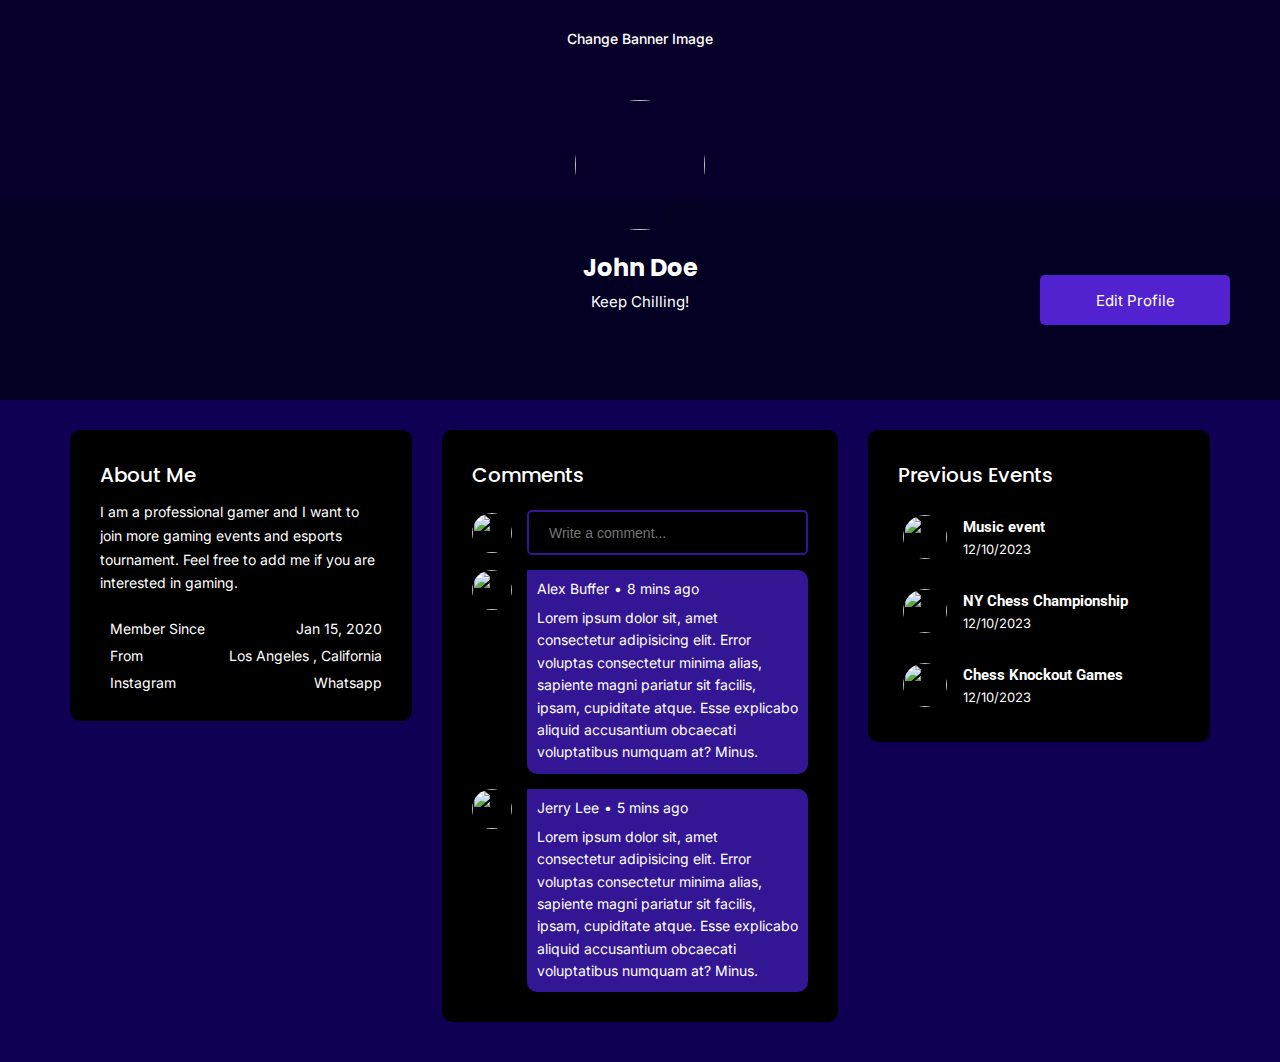
==== editProfile.html @ 182bd556 "eventsx" ====
<!DOCTYPE html>
<html lang="en">
  <head>
    <meta charset="UTF-8" />
    <meta http-equiv="X-UA-Compatible" content="IE=edge" />
    <meta name="viewport" content="width=device-width, initial-scale=1.0" />
    <title>Document</title>
    <link rel="stylesheet" href="/styles/editProfile.css" />
    <script defer src="/js/editProfile.js"></script>
    <script defer src="/js/events.js"></script>
    <script src="https://code.iconify.design/iconify-icon/1.0.3/iconify-icon.min.js"></script>
  </head>
  <body>
    <div id="avatarBackground" class="avatarBackground">
      <div id="changeBannerBtn" class="avatarBackgroundOverlay">
        Change Banner Image
      </div>
      <div class="fixedOpactiy">
        <div class="contentBoxRelative">
          <div class="profileBox">
            <div class="profileImage">
              <div id="changeAvatarBtn" class="profileImageOverlay">
                Change Profile Image
              </div>
              <button class="profileImageEditButton">
                <iconify-icon icon="mdi:pencil-circle"></iconify-icon>
              </button>
              <img id="avatarImage" src="/images/defaultProfile.png" alt="" />
            </div>
            <h1>John Doe</h1>
            <h2>Keep Chilling!</h2>
            <div class="tooltip">
              <img src="/images/badge.png" alt="" />
              <div class="tooltiptext">Early Suporter</div>
            </div>
          </div>
        </div>
        <div class="rightEndAction">
          <button class="edit-profileLG">Edit Profile</button>
          <div class="edit-profileXS">
            <iconify-icon icon="mdi:pencil"></iconify-icon>
            <span>Edit Profile</span>
          </div>
        </div>
      </div>
    </div>
    <div class="contentGrid">
      <div class="gridElement">
        <h1 class="heading">About Me</h1>
        <p class="description">
          I am a professional gamer and I want to join more gaming events and
          esports tournament. Feel free to add me if you are interested in
          gaming.
        </p>
        <div class="metaDataContainer">
          <div class="metaData">
            <div class="metaQ">
              <iconify-icon icon="mdi:user-box"></iconify-icon>
              <span>Member Since</span>
            </div>
            <div class="metaP">
              <span>Jan 15, 2020</span>
            </div>
          </div>
          <div class="metaData">
            <div class="metaQ">
              <iconify-icon
                icon="material-symbols:location-on-rounded"
              ></iconify-icon>
              <span>From</span>
            </div>
            <div class="metaP">
              <span>Los Angeles , California</span>
            </div>
          </div>
          <div class="metaData">
            <div class="metaQ socialIcon">
              <iconify-icon icon="mdi:instagram"></iconify-icon>
              <span>Instagram</span>
            </div>
            <div class="metaP socialIcon">
              <iconify-icon icon="ic:baseline-whatsapp"></iconify-icon>
              <span>Whatsapp</span>
            </div>
          </div>
        </div>
      </div>
      <div class="gridElement comments">
        <h1 class="heading">Comments</h1>
        <div class="writeCommentFlexBox">
          <img src="/images/human1.svg" alt="" />
          <div class="inputFlexBox">
            <input type="text" placeholder="Write a comment..." />
            <div class="reaction-box">
              <iconify-icon icon="ic:baseline-add-reaction"></iconify-icon>
            </div>
          </div>
        </div>
        <div class="messageBox">
          <img src="/images/human1.svg" alt="" />
          <div class="replyBox">
            <div class="quickActionHeader">
              <span>Alex Buffer</span>
              <span class="spacer-circle">•</span>
              <span>8 mins ago</span>
              <div class="moreActions">
                <div class="reaction-box">
                  <iconify-icon
                    id="reactButton_1"
                    icon="ic:baseline-add-reaction"
                  ></iconify-icon>
                  <div class="reactionToast">
                    <button>😀</button>
                    <button>😀</button>
                    <button>😀</button>
                    <button>😀</button>
                    <button>😀</button>
                  </div>
                </div>
                <div class="moreAction-box">
                  <iconify-icon
                    id="moreButton_1"
                    icon="carbon:overflow-menu-vertical"
                  ></iconify-icon>
                  <div class="moreToast">
                    <button>
                      <iconify-icon
                        icon="material-symbols:delete-outline-rounded"
                      ></iconify-icon>
                      <span>Delete</span>
                    </button>
                  </div>
                </div>
              </div>
            </div>
            <p class="messageContent">
              Lorem ipsum dolor sit, amet consectetur adipisicing elit. Error
              voluptas consectetur minima alias, sapiente magni pariatur sit
              facilis, ipsam, cupiditate atque. Esse explicabo aliquid
              accusantium obcaecati voluptatibus numquam at? Minus.
            </p>
          </div>
        </div>
        <div class="messageBox">
          <img src="/images/human2.svg" alt="" />
          <div class="replyBox">
            <div class="quickActionHeader">
              <span>Jerry Lee</span>
              <span class="spacer-circle">•</span>
              <span>5 mins ago</span>
              <div class="moreActions">
                <div class="reaction-box">
                  <iconify-icon
                    id="reactButton_2"
                    icon="ic:baseline-add-reaction"
                  ></iconify-icon>
                  <div class="reactionToast">
                    <button>😀</button>
                    <button>😀</button>
                    <button>😀</button>
                    <button>😀</button>
                    <button>😀</button>
                  </div>
                </div>
                <div class="moreAction-box">
                  <iconify-icon
                    id="moreButton_2"
                    icon="carbon:overflow-menu-vertical"
                  ></iconify-icon>
                  <div class="moreToast">
                    <button>
                      <iconify-icon
                        icon="ic:baseline-report-gmailerrorred"
                      ></iconify-icon>
                      <span>Report</span>
                    </button>
                  </div>
                </div>
              </div>
            </div>
            <p class="messageContent">
              Lorem ipsum dolor sit, amet consectetur adipisicing elit. Error
              voluptas consectetur minima alias, sapiente magni pariatur sit
              facilis, ipsam, cupiditate atque. Esse explicabo aliquid
              accusantium obcaecati voluptatibus numquam at? Minus.
            </p>
          </div>
        </div>
      </div>
      <div id="eventsConatiner" class="gridElement events">
        <h1 class="heading">Previous Events</h1>
      </div>
    </div>
  </body>
</html>
---- styles/editProfile.css ----
@import url("https://fonts.googleapis.com/css2?family=Inter:wght@100;200;300;400;500;600;700&family=Poppins:wght@300;400;500;600;700&family=Roboto:wght@100;300;400;500;700;900&display=swap");

* {
  margin: 0;
  padding: 0;
  box-sizing: border-box;
}
body {
  background-color: #100054;
  padding-bottom: 40px;
}

.avatarBackground {
  height: 400px;
  background: url(/images/profile-bg.png);
  background-repeat: no-repeat;
  background-size: cover;
  background-position: center;
  position: relative;
}

.avatarBackground .avatarBackgroundOverlay {
  background-color: rgba(0, 0, 0, 0.5);
  position: absolute;
  top: 0;
  left: 0;
  width: 100%;
  height: 100%;
  z-index: 1;
  display: flex;
  justify-content: center;
  align-items: top;
  padding-top: 30px;
  font-size: 14px;
  color: #fff;
  font-family: "Inter", sans-serif;
  font-weight: 500;
  opacity: 0;
  transition: all 0.3s ease-in-out;
  cursor: pointer;
}

.avatarBackground .avatarBackgroundOverlay:hover {
  opacity: 1;
}

.avatarBackground .fixedOpactiy {
  background-color: #040022c8;
  position: absolute;
  bottom: 0;
  left: 0;
  width: 100%;
  height: 200px;
  z-index: 2;
  display: flex;
  justify-content: center;
  align-items: center;
}

.avatarBackground .fixedOpactiy .contentBoxRelative {
  position: relative;
  width: 100%;
  height: 100%;
}

.avatarBackground .fixedOpactiy .contentBoxRelative .profileBox {
  position: absolute;
  display: flex;
  justify-content: center;
  align-items: center;
  flex-direction: column;
  top: -50%;
  right: 50%;
  transform: translateX(50%);
  z-index: 3;
}

.avatarBackground .fixedOpactiy .contentBoxRelative .profileBox .profileImage {
  height: 130px;
  width: 130px;
  border-radius: 50%;
  display: flex;
  justify-content: center;
  align-items: center;
  position: relative;
}

.avatarBackground
  .fixedOpactiy
  .contentBoxRelative
  .profileBox
  .profileImage
  .profileImageOverlay {
  height: 100%;
  width: 100%;
  background-color: rgba(0, 0, 0, 0.5);
  position: absolute;
  top: 0;
  left: 0;
  z-index: 4;
  display: flex;
  justify-content: center;
  align-items: center;
  opacity: 0;
  transition: all 0.3s ease-in-out;
  border-radius: 50%;
  font-size: 14px;
  color: #fff;
  font-family: "Inter", sans-serif;
  font-weight: 500;
  text-align: center;
  cursor: pointer;
  line-height: 1.7;
  border-radius: 50%;
}

.avatarBackground
  .fixedOpactiy
  .contentBoxRelative
  .profileBox
  .profileImage
  .profileImageOverlay:hover {
  opacity: 1;
}

.avatarBackground
  .fixedOpactiy
  .contentBoxRelative
  .profileBox
  .profileImage
  img {
  height: 100%;
  width: 100%;
  border-radius: 50%;
  object-position: center;
  object-fit: cover;
}

.avatarBackground
  .fixedOpactiy
  .contentBoxRelative
  .profileBox
  .profileImage
  .profileImageEditButton {
  outline: none;
  border: none;
  border-radius: 50%;
  height: 40px;
  width: 40px;
  background-color: #040022c8;
  color: #e4e4e4;
  position: absolute;
  right: 0;
  bottom: -8px;
  z-index: 5;
  font-size: 34px;
  display: flex;
  align-items: center;
  justify-content: center;
}

.avatarBackground .fixedOpactiy .contentBoxRelative .profileBox h1 {
  font-size: 24px;
  color: #fff;
  font-family: "Poppins", sans-serif;
  font-weight: 700;
  margin-top: 20px;
}

.avatarBackground .fixedOpactiy .contentBoxRelative .profileBox h2 {
  font-size: 15px;
  color: #fff;
  font-family: "Inter", sans-serif;
  font-weight: 400;
  margin-top: 7px;
}

.avatarBackground .fixedOpactiy .rightEndAction {
  position: absolute;
  right: 50px;
  display: flex;
  align-items: center;
  justify-content: center;
}
.avatarBackground .fixedOpactiy .rightEndAction .edit-profileLG {
  width: 190px;
  height: 50px;
  background-color: #5222d0;
  border: none;
  outline: none;
  font-size: 15px;
  font-family: "Inter", sans-serif;
  color: #fff;
  border-radius: 5px;
  cursor: pointer;
  transition: all 0.3s ease-in-out;
}

.avatarBackground .fixedOpactiy .rightEndAction .edit-profileLG:hover {
  background-color: #3a139f;
}

.avatarBackground .fixedOpactiy .rightEndAction .edit-profileXS {
  display: none;
}

.avatarBackground .fixedOpactiy .rightEndAction .withdraw-requestXS {
  display: none;
}

.avatarBackground .fixedOpactiy .rightEndAction .add-friendXS {
  display: none;
}

.avatarBackground .fixedOpactiy .rightEndAction .un-friendXS {
  display: none;
}

.avatarBackground .fixedOpactiy .rightEndAction .take-actionXS {
  display: none;
}

.avatarBackground .fixedOpactiy .rightEndAction .add-friendLG {
  width: 190px;
  height: 50px;
  background-color: #16c95d;
  border: none;
  outline: none;
  font-size: 15px;
  font-family: "Inter", sans-serif;
  color: #000;
  border-radius: 5px;
  cursor: pointer;
  transition: all 0.3s ease-in-out;
}

.avatarBackground .fixedOpactiy .rightEndAction .take-actionLG .accept {
  width: 190px;
  height: 50px;
  background-color: #16c95d;
  border: none;
  outline: none;
  font-size: 15px;
  font-family: "Inter", sans-serif;
  color: #fff;
  border-radius: 5px;
  cursor: pointer;
  transition: all 0.3s ease-in-out;
  display: block;
}

.avatarBackground .fixedOpactiy .rightEndAction .take-actionLG .accept:hover {
  background-color: #109746;
}

.avatarBackground .fixedOpactiy .rightEndAction .take-actionLG .decline {
  width: 190px;
  height: 50px;
  background-color: transparent;
  border: 1.5px solid #f74855;
  outline: none;
  font-size: 15px;
  font-family: "Inter", sans-serif;
  color: #f74855;
  border-radius: 5px;
  cursor: pointer;
  transition: all 0.3s ease-in-out;
  display: block;
  margin-top: 15px;
}

.avatarBackground .fixedOpactiy .rightEndAction .take-actionLG .decline:hover {
  background-color: #f74855;
  color: white;
}

.avatarBackground .fixedOpactiy .rightEndAction .add-friendLG:hover {
  background-color: #158a44;
}

.avatarBackground .fixedOpactiy .rightEndAction .withdraw-requestLG {
  width: 190px;
  height: 50px;
  background-color: transparent;
  outline: none;
  font-size: 15px;
  font-family: "Inter", sans-serif;
  color: #a3a3a3;
  border-radius: 5px;
  cursor: pointer;
  transition: all 0.3s ease-in-out;
  display: flex;
  align-items: center;
  justify-content: center;
  border: 1px solid #a3a3a3;
}

.avatarBackground .fixedOpactiy .rightEndAction .un-friendLG {
  width: 190px;
  height: 50px;
  background-color: #f74855;
  border: none;
  outline: none;
  font-size: 15px;
  font-family: "Inter", sans-serif;
  color: #fff;
  border-radius: 5px;
  cursor: pointer;
  transition: all 0.3s ease-in-out;
}

.avatarBackground .fixedOpactiy .rightEndAction .un-friendLG:hover {
  background-color: #d32f2f;
}

.avatarBackground
  .fixedOpactiy
  .rightEndAction
  .withdraw-requestLG
  iconify-icon {
  font-size: 24px;
  margin-right: 10px;
}

.contentGrid {
  display: grid;
  grid-template-columns: 30% auto 30%;
  gap: 30px;
  padding: 0 70px;
  margin-top: 30px;
}

.contentGrid .gridElement {
  width: 100%;
  height: fit-content;
  background: #000;
  border-radius: 10px;
  padding: 30px;
}

.contentGrid .gridElement .heading {
  font-size: 20px;
  color: #ffffff;
  font-family: "Poppins", sans-serif;
  font-weight: 500;
}

.contentGrid .gridElement .description {
  font-size: 14px;
  color: #ffffff;
  font-family: "Inter", sans-serif;
  font-weight: 400;
  line-height: 1.7;
  margin-top: 10px;
}

.contentGrid .gridElement .metaDataContainer {
  margin-top: 25px;
  font-family: "Inter", sans-serif;
}

.contentGrid .gridElement .metaDataContainer .metaData {
  display: flex;
  align-items: center;
  justify-content: space-between;
  color: white;
  margin-top: 10px;
}
.contentGrid .gridElement .metaDataContainer .metaData .metaQ,
.contentGrid .gridElement .metaDataContainer .metaData .metaP {
  display: flex;
  align-items: center;
  font-size: 14px;
  cursor: pointer;
}

.contentGrid .gridElement .metaDataContainer .metaData .metaQ iconify-icon,
.contentGrid .gridElement .metaDataContainer .metaData .metaP iconify-icon {
  font-size: 24px;
  margin-right: 10px;
}

.socialIcon {
  cursor: pointer;
  transition: all 0.3s ease-in-out;
}

.socialIcon:hover {
  color: #cccccc;
}

.contentGrid .comments .writeCommentFlexBox {
  display: flex;
  align-items: center;
  margin-top: 20px;
}

.contentGrid .comments .writeCommentFlexBox img {
  height: 40px;
  width: 40px;
  border-radius: 50%;
}

.contentGrid .comments .writeCommentFlexBox .inputFlexBox {
  display: flex;
  background: transparent;
  border: 2px solid #321693;
  width: 100%;
  height: 45px;
  padding: 10px 20px;
  margin-left: 15px;
  border-radius: 5px;
}

.contentGrid .comments .writeCommentFlexBox .inputFlexBox .reaction-box {
  position: relative;
}

.contentGrid
  .comments
  .writeCommentFlexBox
  .inputFlexBox
  .reaction-box
  iconify-icon {
  color: white;
  font-size: 20px;
  cursor: pointer;
}

.contentGrid .comments .writeCommentFlexBox .inputFlexBox input {
  background: transparent;
  font-size: 14px;
  color: white;
  width: 100%;
  border: none;
  outline: none;
}

.contentGrid .comments .messageBox {
  display: flex;
  margin-top: 15px;
}

.contentGrid .comments .messageBox img {
  height: 40px;
  width: 40px;
  border-radius: 50%;
}

.contentGrid .comments .messageBox .replyBox {
  background: #321693;
  margin-left: 15px;
  padding: 10px;
  font-size: 14px;
  color: white;
  font-family: "Inter", sans-serif;
  font-weight: 400;
  border-radius: 0 10px 10px 10px;
}

.contentGrid .comments .messageBox .replyBox .quickActionHeader {
  display: flex;
  align-items: center;
}

.contentGrid .comments .messageBox .replyBox .quickActionHeader .moreActions {
  display: flex;
  align-items: center;
  margin-left: auto;
}

.reaction-box {
  margin-left: auto;
  position: relative;
}

.moreAction-box {
  position: relative;
  margin-left: 10px;
}

.moreAction-box iconify-icon {
  font-size: 20px;
  cursor: pointer;
}

.reaction-box iconify-icon {
  font-size: 20px;
  cursor: pointer;
}

.reactionToast {
  position: absolute;
  height: 40px;
  top: 25px;
  left: 0;
  display: flex;
  align-items: center;
  background: #100054;
  padding: 0px 10px;
  border-radius: 5px;
  transform: translateX(-50%);
  opacity: 0;
  z-index: 0;
  transition: all 0.3s ease-in-out;
}

.reactionToast.active {
  opacity: 1;
  z-index: 2;
  transition: all 0.3s ease-in-out;
}

.reactionToast button {
  border: none;
  outline: none;
  background: transparent;
  color: white;
  font-size: 24px;
  margin: 0 4px;
  cursor: pointer;
  transition: all 0.2s ease-in-out;
}

.reactionToast button:hover {
  font-size: 30px;
}

.moreToast {
  position: absolute;
  height: 50px;
  top: 25px;
  left: 0;
  display: flex;
  align-items: center;
  background: #100054;
  padding: 5px 5px;
  border-radius: 5px;
  transform: translateX(-50%);
  opacity: 0;
  z-index: 0;
  transition: all 0.3s ease-in-out;
}

.moreToast.active {
  opacity: 1;
  z-index: 2;
  transition: all 0.3s ease-in-out;
}

.moreToast button {
  background: #000;
  border: none;
  outline: none;
  display: flex;
  align-items: center;
  border-radius: 5px;
  color: #f74855;
  padding: 10px 15px;
  cursor: pointer;
  transition: all 0.2s ease-in-out;
}

.moreToast button:hover {
  background: #f74855;
  color: #fff;
}

.moreToast button iconify-icon {
  font-size: 18;
  margin-right: 7px;
}

.moreToast button span {
  font-size: 14px;
}

.contentGrid .comments .messageBox .replyBox .messageContent {
  font-size: 14px;
  line-height: 1.6;
  margin-top: 10px;
}

.tooltip {
  z-index: 30;
  position: relative;
  display: inline-block;
  cursor: pointer;
}

.contentGrid .events .event {
  display: flex;
  align-items: center;
  margin-top: 20px;
  cursor: pointer;
  padding: 5px;
  border-radius: 50px 5px 5px 50px;
  transition: all 0.2s ease-in-out;
}

.contentGrid .events .event:hover {
  background: rgba(255, 255, 255, 0.15);
}

.contentGrid .events .event img {
  height: 44px;
  width: 44px;
  border-radius: 50%;
}

.contentGrid .events .event .eventDescription {
  color: white;
  margin-left: 16px;
}

.contentGrid .events .event .eventDescription h3 {
  font-size: 15px;
  font-family: "Roboto", sans-serif;
}

.contentGrid .events .event .eventDescription p {
  font-size: 13px;
  font-family: "Inter", sans-serif;
  font-weight: 400;
  margin-top: 5px;
}

.contentGrid .events .event iconify-icon {
  color: white;
  font-size: 20px;
  margin-left: auto;
  transition: all 0.3s ease;
}

.contentGrid .events .event iconify-icon:hover {
  transform: translateX(5px);
}

.tooltip .tooltiptext {
  visibility: hidden;
  white-space: nowrap;
  background-color: #210182;
  font-family: "Inter", sans-serif;
  color: #fff;
  text-align: center;
  padding: 5px 10px;
  border-radius: 4px;
  font-size: 14px;
  opacity: 1;
  position: absolute;
  bottom: -20px;
  left: 0;
  transform: translateX(-27%);
  z-index: 10;
}

.tooltip .tooltiptext::after {
  content: " ";
  position: absolute;
  bottom: 100%;
  left: 50%;
  margin-left: -5px;
  border-width: 5px;
  border-style: solid;
  border-color: transparent transparent #210182 transparent;
}

.tooltip:hover .tooltiptext {
  visibility: visible;
}

.spacer-circle {
  margin: 0 5px;
}

@media screen and (max-width: 1230px) {
  .avatarBackground .fixedOpactiy .rightEndAction {
    right: 30px;
  }

  .avatarBackground .fixedOpactiy .rightEndAction .edit-profileLG {
    display: none;
  }

  .avatarBackground .fixedOpactiy .rightEndAction .add-friendLG {
    display: none;
  }

  .avatarBackground .fixedOpactiy .rightEndAction .withdraw-requestLG {
    display: none;
  }

  .avatarBackground .fixedOpactiy .rightEndAction .un-friendLG {
    display: none;
  }

  .avatarBackground .fixedOpactiy .rightEndAction .take-actionLG {
    display: none;
  }

  .avatarBackground .fixedOpactiy .rightEndAction .edit-profileXS {
    display: flex;
    flex-direction: column;
    align-items: center;
    justify-content: center;
  }

  .avatarBackground .fixedOpactiy .rightEndAction .add-friendXS {
    display: flex;
    flex-direction: column;
    align-items: center;
    justify-content: center;
  }

  .avatarBackground .fixedOpactiy .rightEndAction .un-friendXS {
    display: flex;
    flex-direction: column;
    align-items: center;
    justify-content: center;
  }

  .avatarBackground .fixedOpactiy .rightEndAction .take-actionXS {
    display: flex;
    align-items: center;
    justify-content: center;
  }

  .avatarBackground .fixedOpactiy .rightEndAction .withdraw-requestXS {
    display: flex;
    flex-direction: column;
    align-items: center;
    justify-content: center;
  }

  .avatarBackground .fixedOpactiy .rightEndAction .take-actionXS .accept,
  .avatarBackground .fixedOpactiy .rightEndAction .take-actionXS .decline {
    background: transparent;
    display: flex;
    flex-direction: column;
    align-items: center;
    border: none;
    outline: none;
    margin-left: 20px;
  }

  .avatarBackground
    .fixedOpactiy
    .rightEndAction
    .take-actionXS
    .accept
    iconify-icon {
    font-size: 27px;
    color: #4ecb71;
  }

  .avatarBackground
    .fixedOpactiy
    .rightEndAction
    .take-actionXS
    .decline
    iconify-icon {
    font-size: 27px;
    color: #f74855;
  }

  .avatarBackground .fixedOpactiy .rightEndAction .take-actionXS .accept span {
    font-size: 14px;
    color: #4ecb71;
    font-family: "Poppins", sans-serif;
    margin-top: 10px;
  }

  .avatarBackground .fixedOpactiy .rightEndAction .take-actionXS .decline span {
    font-size: 14px;
    color: #f74855;
    font-family: "Poppins", sans-serif;
    margin-top: 10px;
  }

  .avatarBackground .fixedOpactiy .rightEndAction .edit-profileXS iconify-icon {
    font-size: 27px;
    color: #8d42f1;
  }

  .avatarBackground .fixedOpactiy .rightEndAction .add-friendXS iconify-icon {
    font-size: 27px;
    color: #4ecb71;
  }

  .avatarBackground .fixedOpactiy .rightEndAction .un-friendXS iconify-icon {
    font-size: 27px;
    color: #f74855;
  }

  .avatarBackground
    .fixedOpactiy
    .rightEndAction
    .withdraw-requestXS
    iconify-icon {
    font-size: 27px;
    color: #a3a3a3;
  }

  .avatarBackground .fixedOpactiy .rightEndAction .edit-profileXS span {
    font-size: 14px;
    color: #8d42f1;
    font-family: "Poppins", sans-serif;
    margin-top: 10px;
  }

  .avatarBackground .fixedOpactiy .rightEndAction .add-friendXS span {
    font-size: 14px;
    color: #4ecb71;
    font-family: "Poppins", sans-serif;
    margin-top: 10px;
  }

  .avatarBackground .fixedOpactiy .rightEndAction .un-friendXS span {
    font-size: 14px;
    color: #f74855;
    font-family: "Poppins", sans-serif;
    margin-top: 10px;
  }

  .avatarBackground .fixedOpactiy .rightEndAction .withdraw-requestXS span {
    font-size: 14px;
    color: #a3a3a3;
    font-family: "Poppins", sans-serif;
    margin-top: 10px;
  }

  .contentGrid {
    grid-template-columns: 1fr;
    padding: 0 20px;
    margin-top: 20px;
  }

  .contentGrid .gridElement {
    padding: 20px;
  }
}
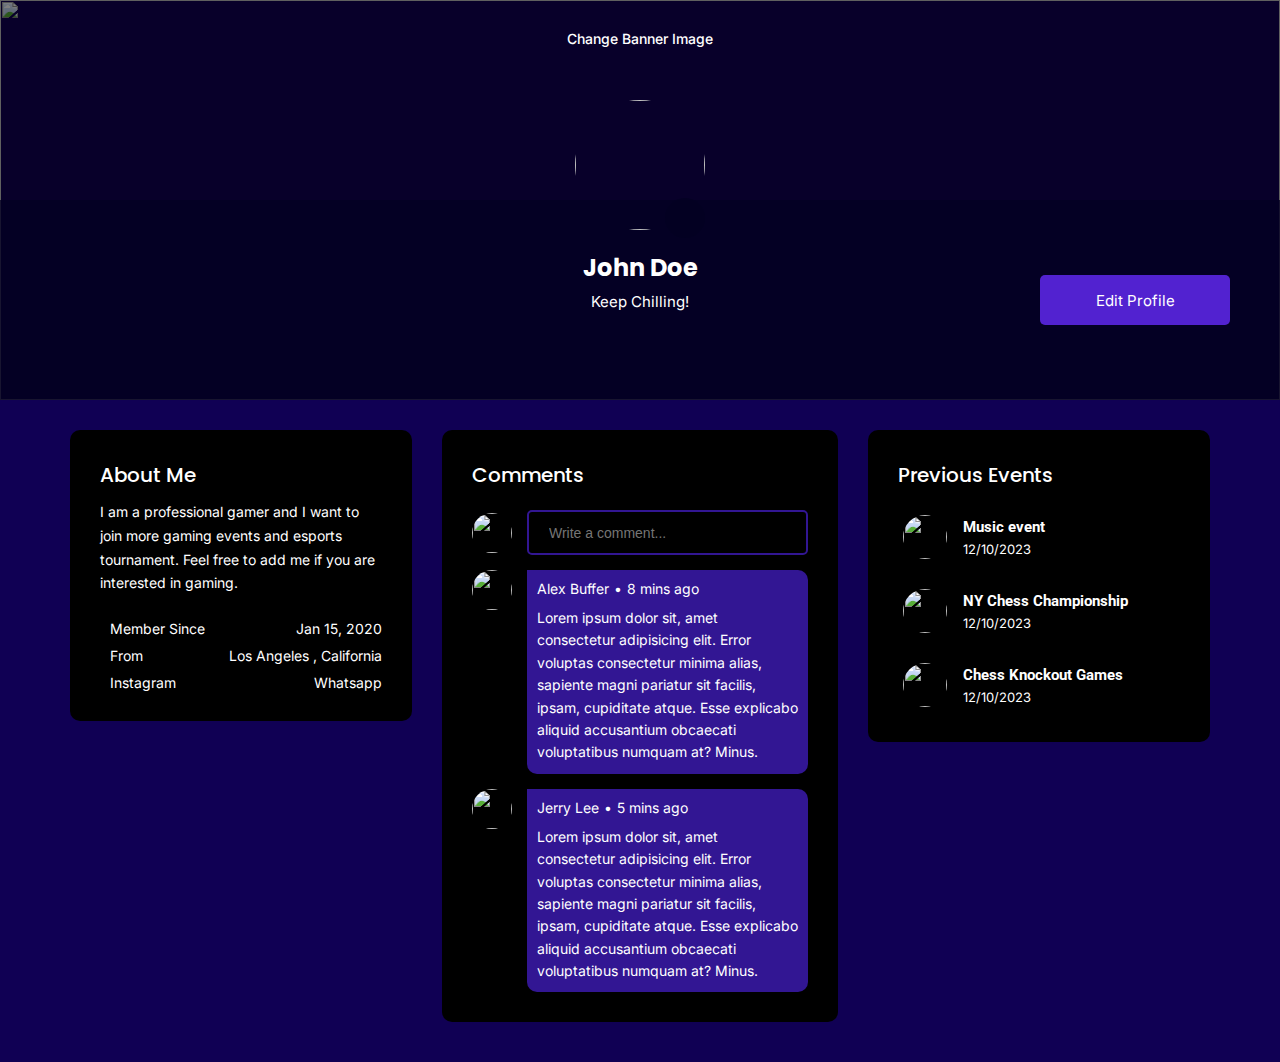
==== commit 4575cb9c: "banner image updated" ====
--- a/editProfile.html
+++ b/editProfile.html
@@ -11,7 +11,13 @@
     <script src="https://code.iconify.design/iconify-icon/1.0.3/iconify-icon.min.js"></script>
   </head>
   <body>
-    <div id="avatarBackground" class="avatarBackground">
+    <div class="avatarBackground">
+      <img
+        id="avatarBackgroundImg"
+        src="/images/profile-bg.png"
+        class="avatarBackgroundImage"
+        alt=""
+      />
       <div id="changeBannerBtn" class="avatarBackgroundOverlay">
         Change Banner Image
       </div>
--- a/styles/editProfile.css
+++ b/styles/editProfile.css
@@ -12,11 +12,18 @@
 
 .avatarBackground {
   height: 400px;
-  background: url(/images/profile-bg.png);
-  background-repeat: no-repeat;
-  background-size: cover;
-  background-position: center;
   position: relative;
+}
+
+.avatarBackground .avatarBackgroundImage {
+  position: absolute;
+  top: 0;
+  left: 0;
+  width: 100%;
+  height: 100%;
+  z-index: 0;
+  object-fit: cover;
+  object-position: center;
 }
 
 .avatarBackground .avatarBackgroundOverlay {
@@ -496,7 +503,8 @@
   left: 0;
   display: flex;
   align-items: center;
-  background: #100054;
+  background: #000;
+  box-shadow: 0px 0px 10px 0px rgba(0, 0, 0, 0.75);
   padding: 0px 10px;
   border-radius: 5px;
   transform: translateX(-50%);
@@ -533,7 +541,8 @@
   left: 0;
   display: flex;
   align-items: center;
-  background: #100054;
+  background: #000;
+  box-shadow: 0px 0px 10px 0px rgba(0, 0, 0, 0.75);
   padding: 5px 5px;
   border-radius: 5px;
   transform: translateX(-50%);
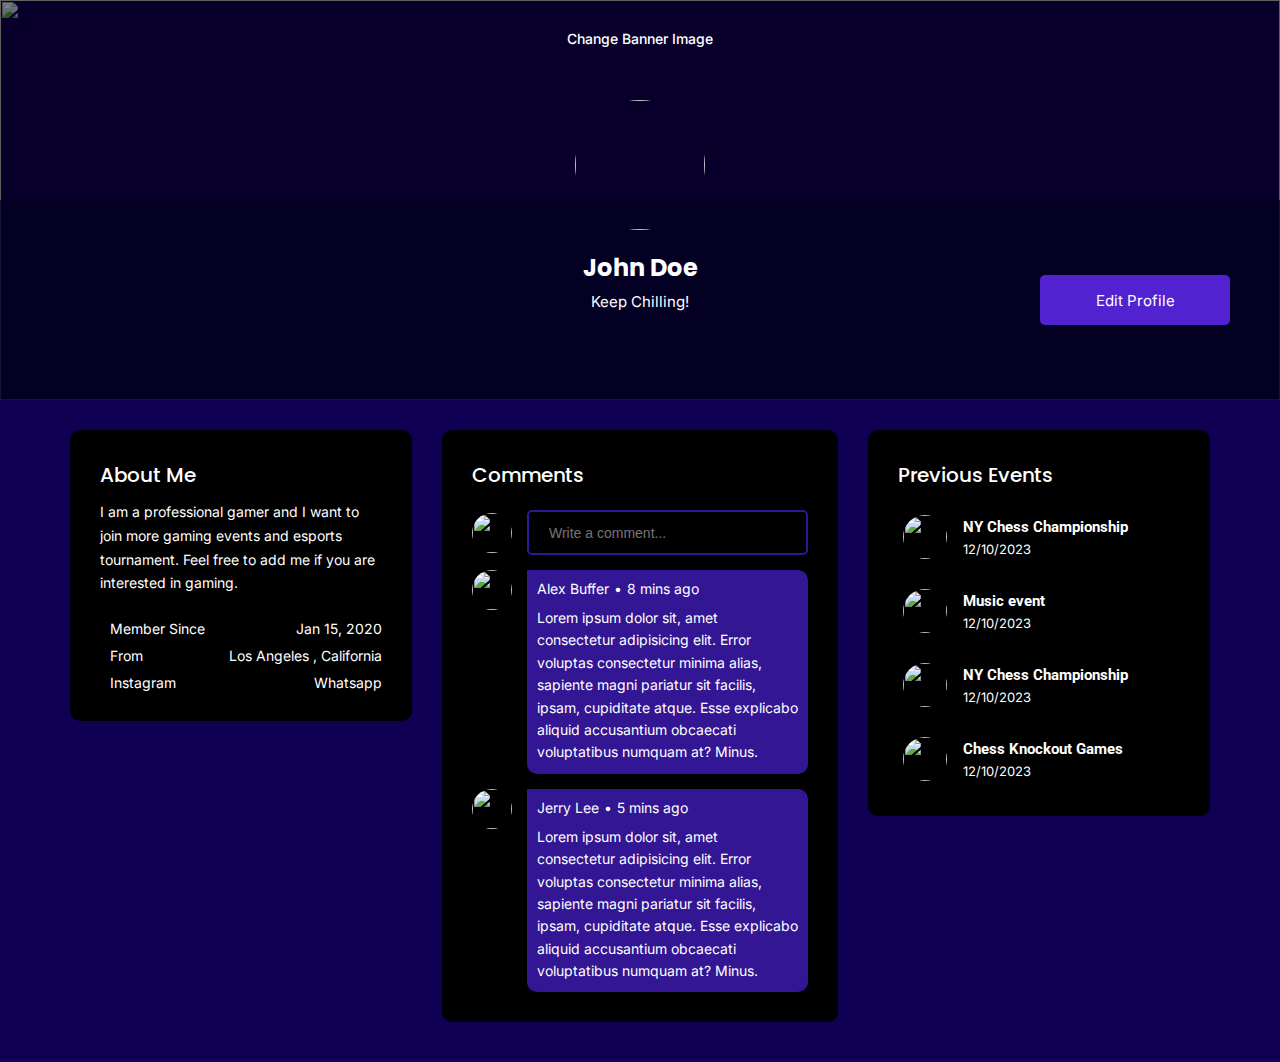
==== commit e4680bf5: "dennis" ====
--- a/editProfile.html
+++ b/editProfile.html
@@ -195,6 +195,16 @@
       </div>
       <div id="eventsConatiner" class="gridElement events">
         <h1 class="heading">Previous Events</h1>
+        <div class="event">
+          <img src="/images/chessEvent.svg" alt="" />
+          <div class="eventDescription">
+            <h3>NY Chess Championship</h3>
+            <p>12/10/2023</p>
+          </div>
+          <iconify-icon
+            icon="material-symbols:arrow-forward-ios-rounded"
+          ></iconify-icon>
+        </div>
       </div>
     </div>
   </body>
